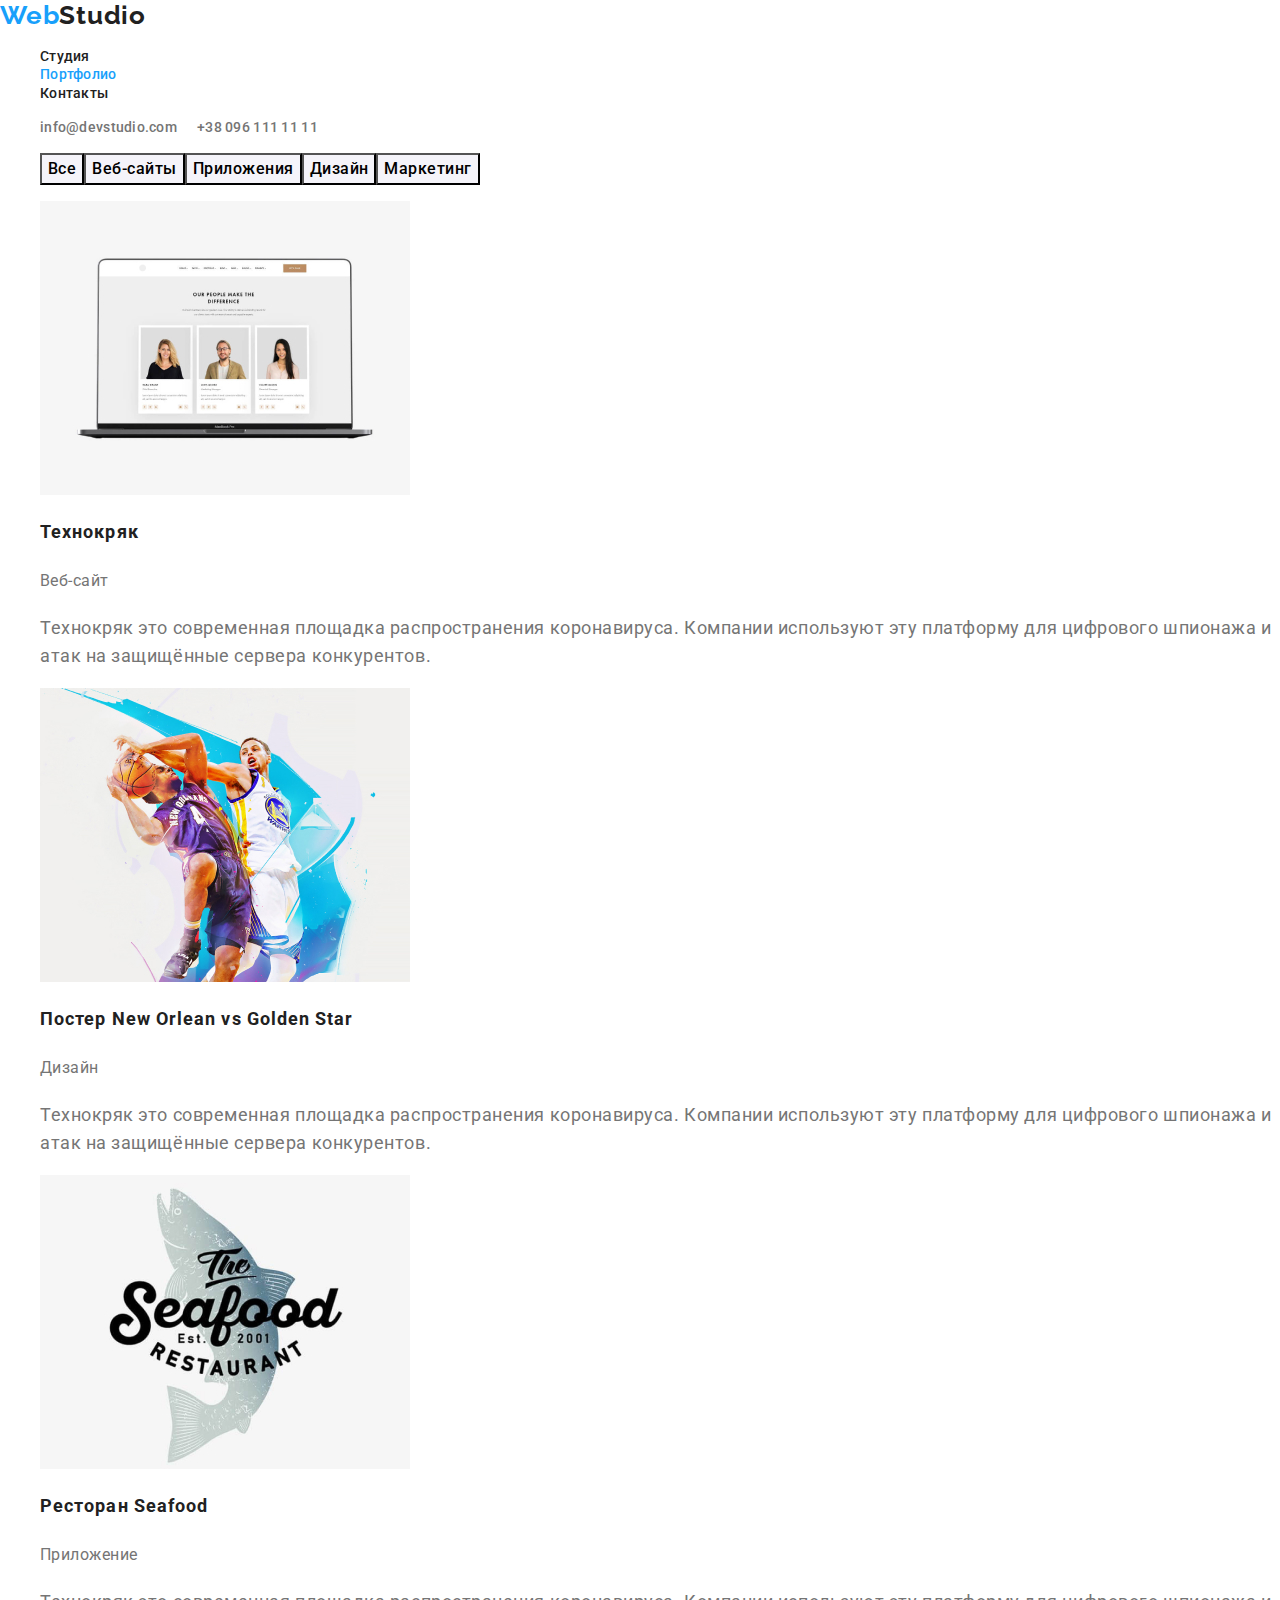
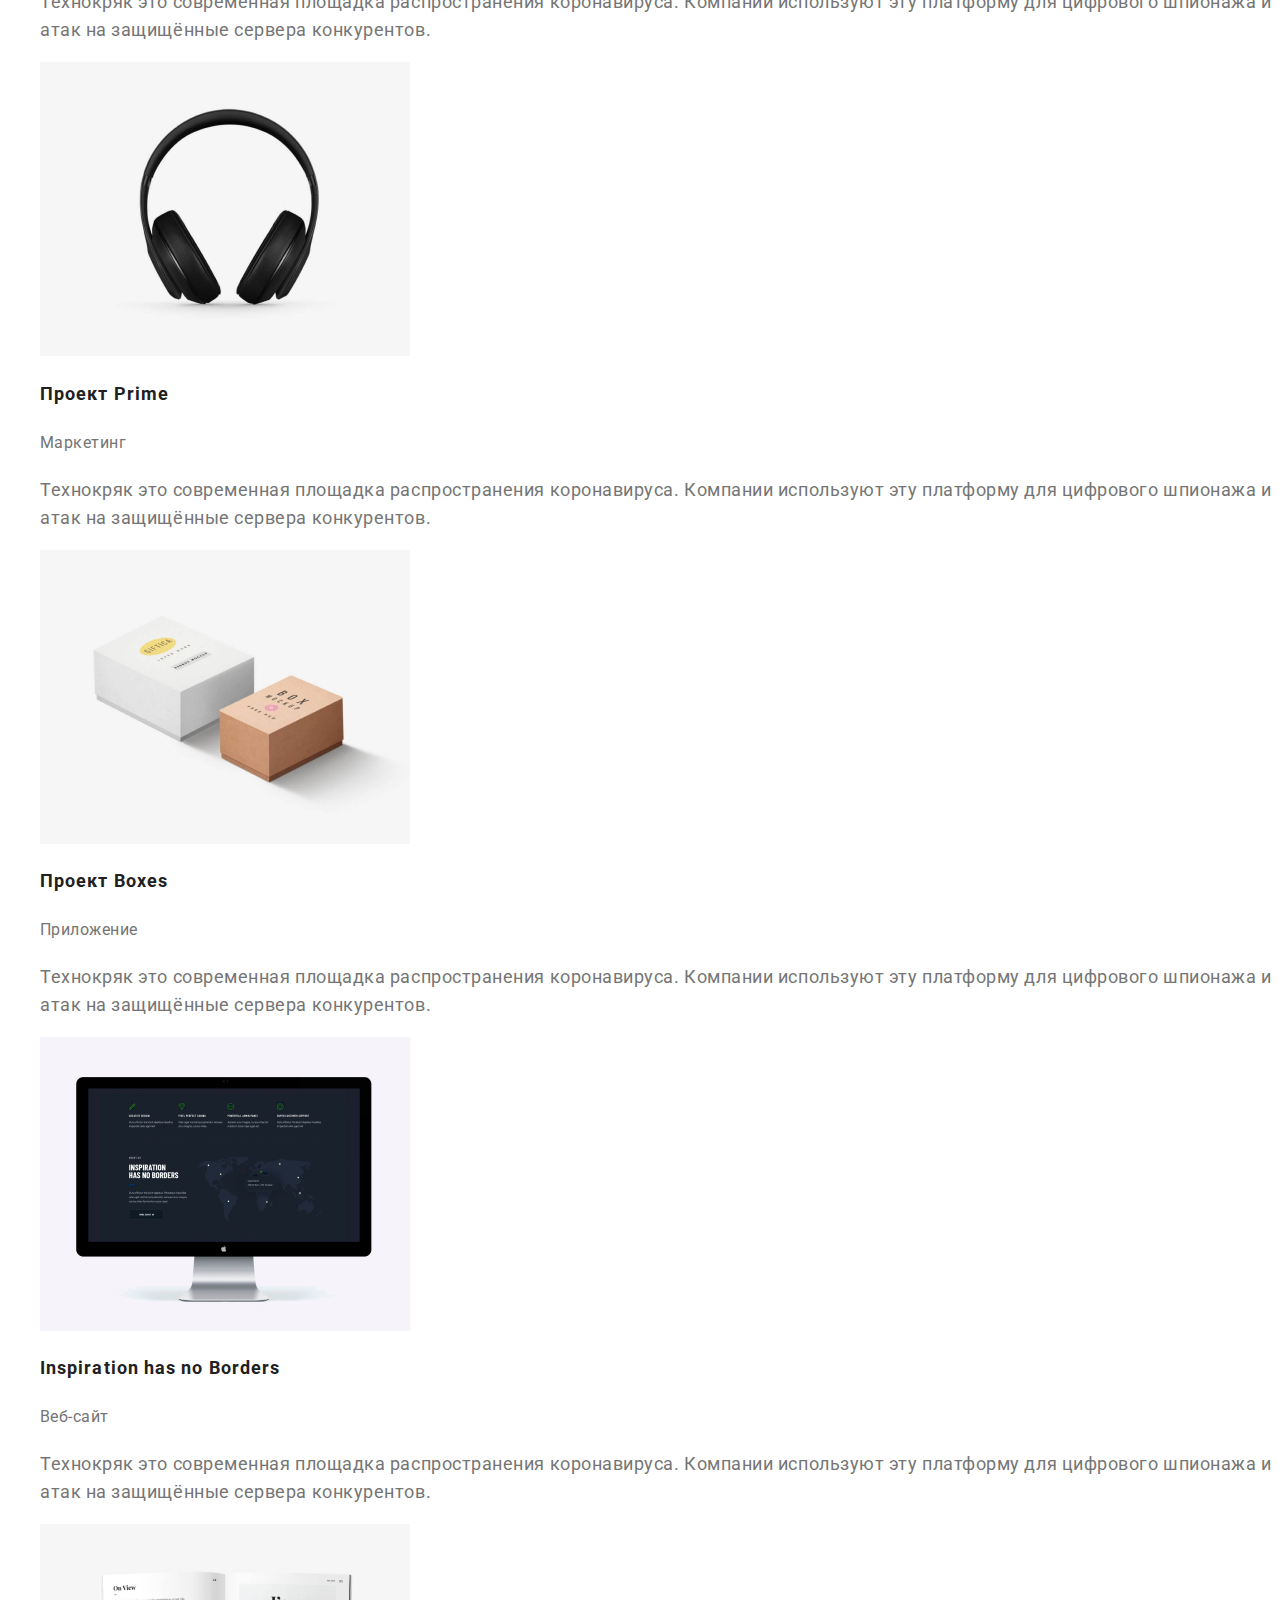
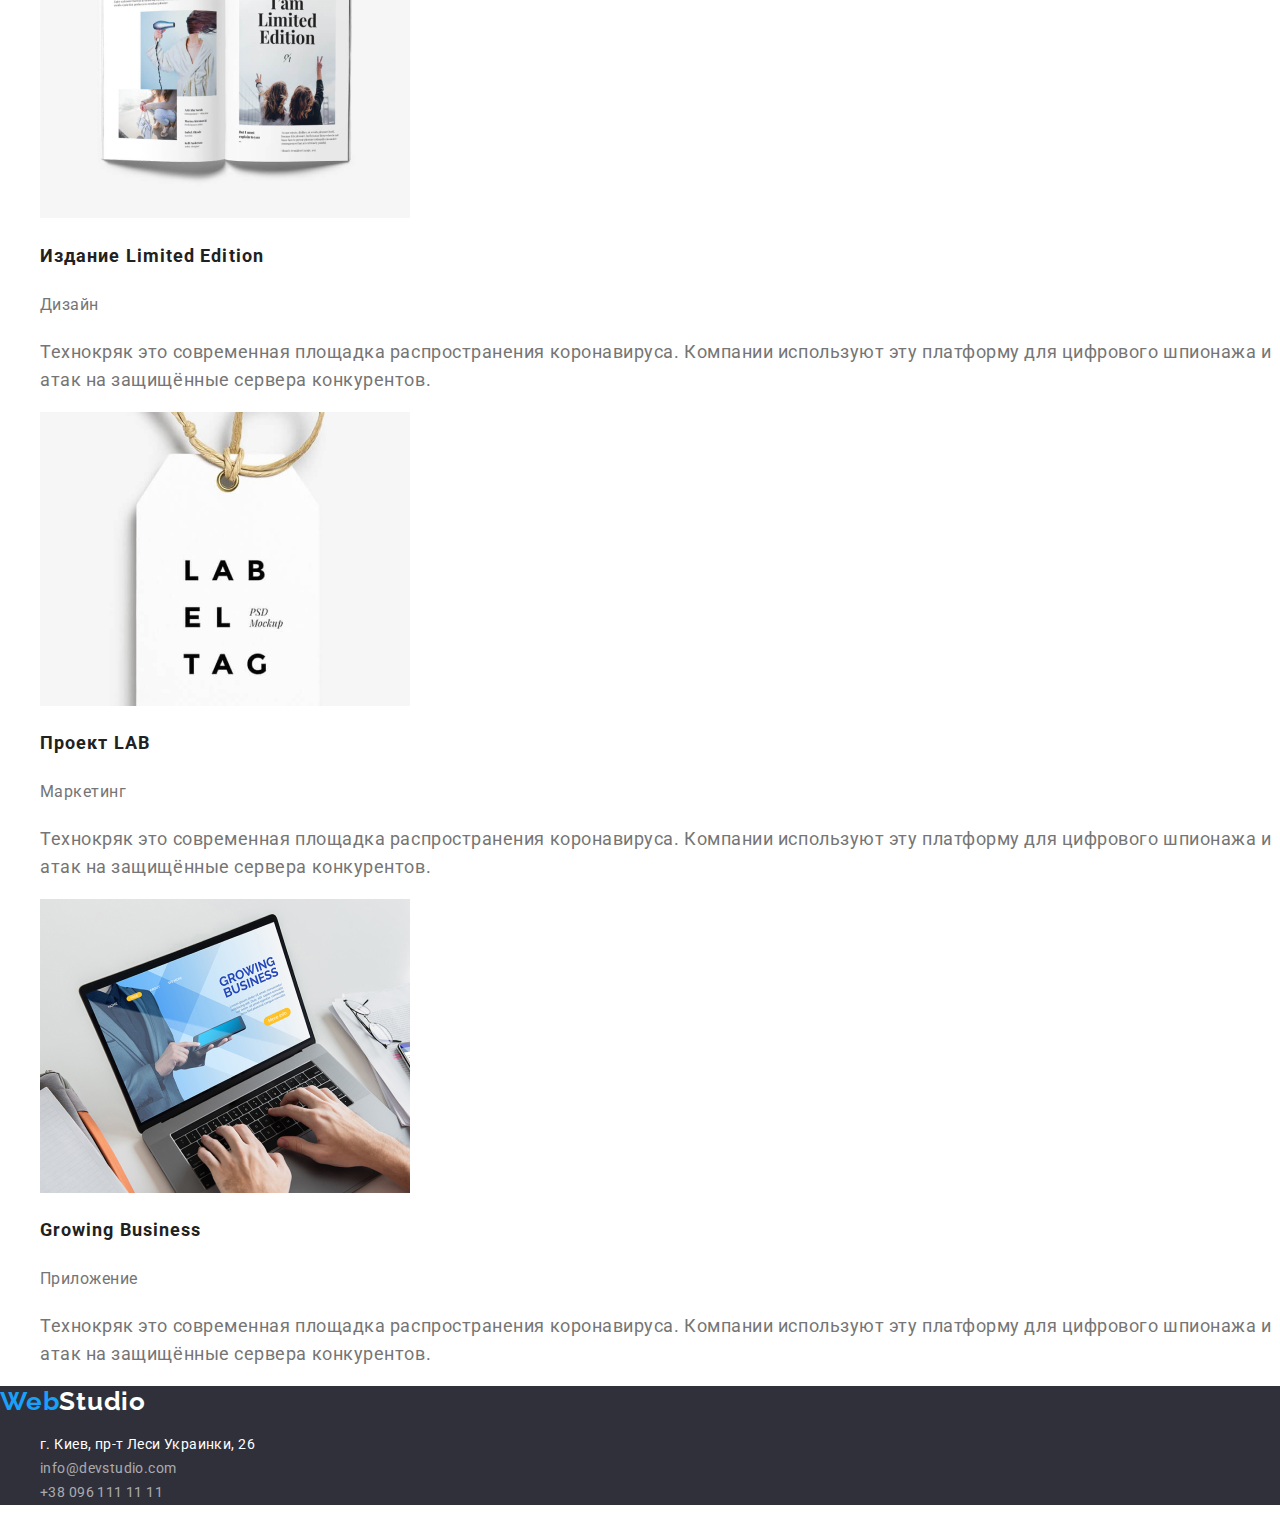
==== portfolio.html @ 5e3db2f5 "star v0.1" ====
<!DOCTYPE html>
<html lang="ru">
  <head>
    <meta charset="UTF-8" />
    <meta name="viewport" content="width=device-width, initial-scale=1.0" />
    <title>Портфолио</title>
    <link
      rel="stylesheet"
      href="https://cdnjs.cloudflare.com/ajax/libs/modern-normalize/1.0.0/modern-normalize.css"
    />
    <link
      href="https://fonts.googleapis.com/css2?family=Raleway:wght@700&family=Roboto:wght@400;500;700&display=swap"
      rel="stylesheet"
    />
    <link rel="stylesheet" href="./css/styles.css" />
  </head>
  <body>
    <header class="header">
      <nav class="navigation">
        <a
          href="./index.html"
          class="logo link"
          aria-label="логотип веб студия"
        >
          <span class="logo-span">Web</span>Studio
        </a>
        <ul class="navigation-list list">
          <li class="navigation-list-item">
            <a href="./index.html" class="navigation-list-link link">
              Студия
            </a>
          </li>
          <li class="navigation-list-item">
            <a href="./portfolio.html" class="navigation-list-link link active">
              Портфолио
            </a>
          </li>
          <li class="navigation-list-item">
            <a href="" class="navigation-list-link link"> Контакты </a>
          </li>
        </ul>
      </nav>
      <address class="header-contacts">
        <ul class="header-contacts-list list">
          <li class="header-contacts-item">
            <a
              href="mailto:info@devstudio.com"
              class="header-contacts-link link"
            >
              info@devstudio.com
            </a>
          </li>
          <li class="header-contacts-item">
            <a href="tel:+380961111111" class="header-contacts-link link"
              >+38 096 111 11 11</a
            >
          </li>
        </ul>
      </address>
    </header>
    <!-- Our company project -->
    <main class="portfolio">
      <h1 hidden>Проекте нашей компаний</h1>
      <ul class="filter-list list">
        <li class="filter-list-item">
          <button class="button" type="button">Все</button>
        </li>
        <li class="filter-list-item">
          <button class="button" type="button">Веб-сайты</button>
        </li>
        <li class="filter-list-item">
          <button class="button" type="button">Приложения</button>
        </li>
        <li class="filter-list-item">
          <button class="button" type="button">Дизайн</button>
        </li>
        <li class="filter-list-item">
          <button class="button" type="button">Маркетинг</button>
        </li>
      </ul>
      <ul class="project-list list">
        <li>
          <img
            src="./images/projects/img1.jpg"
            height="294"
            width="370"
            alt="ноутбук на котором открыт веб-сайт и на глазном фоте 3 сотрудника компании "
          />
          <h2 class="project-subject">Технокряк</h2>
          <p class="project-subject-type">Веб-сайт</p>
          <p class="project-description">
            Технокряк это современная площадка распространения коронавируса.
            Компании используют эту платформу для цифрового шпионажа и атак на
            защищённые сервера конкурентов.
          </p>
        </li>
        <li>
          <img
            src="./images/projects/img2.jpg"
            height="294"
            width="370"
            alt="двое спортсменов играют баскетболе"
          />
          <h2 class="project-subject">
            Постер <span lang="en">New Orlean vs Golden Star</span>
          </h2>
          <p class="project-subject-type">Дизайн</p>
          <p class="project-description">
            Технокряк это современная площадка распространения коронавируса.
            Компании используют эту платформу для цифрового шпионажа и атак на
            защищённые сервера конкурентов.
          </p>
        </li>
        <li>
          <img
            src="./images/projects/img3.jpg"
            height="294"
            width="370"
            alt="логотип компаний "
          />
          <h2 class="project-subject">
            Ресторан <span lang="en">Seafood</span>
          </h2>
          <p class="project-subject-type">Приложение</p>
          <p class="project-description">
            Технокряк это современная площадка распространения коронавируса.
            Компании используют эту платформу для цифрового шпионажа и атак на
            защищённые сервера конкурентов.
          </p>
        </li>
        <li>
          <img
            src="./images/projects/img4.jpg"
            height="294"
            width="370"
            alt="большие черные наушники"
          />
          <h2 class="project-subject">Проект <span lang="en">Prime</span></h2>
          <p class="project-subject-type">Маркетинг</p>
          <p class="project-description">
            Технокряк это современная площадка распространения коронавируса.
            Компании используют эту платформу для цифрового шпионажа и атак на
            защищённые сервера конкурентов.
          </p>
        </li>
        <li>
          <img
            src="./images/projects/img5.jpg"
            height="294"
            width="370"
            alt="две коробочки — первая большая белая, другая маленькая серая"
          />
          <h2 class="project-subject">Проект <span lang="en">Boxes</span></h2>
          <p class="project-subject-type">Приложение</p>
          <p class="project-description">
            Технокряк это современная площадка распространения коронавируса.
            Компании используют эту платформу для цифрового шпионажа и атак на
            защищённые сервера конкурентов.
          </p>
        </li>
        <li>
          <img
            src="./images/projects/img6.jpg"
            height="294"
            width="370"
            alt="главная страница веб-сайта вдохновение не имеет границ"
          />
          <h2 class="project-subject" lang="en">Inspiration has no Borders</h2>
          <p class="project-subject-type">Веб-сайт</p>
          <p class="project-description">
            Технокряк это современная площадка распространения коронавируса.
            Компании используют эту платформу для цифрового шпионажа и атак на
            защищённые сервера конкурентов.
          </p>
        </li>
        <li>
          <img
            src="./images/projects/img7.jpg"
            height="294"
            width="370"
            alt="страницы книги ограниченного издания "
          />
          <h2 class="project-subject">
            Издание <span lang="en">Limited Edition</span>
          </h2>
          <p class="project-subject-type">Дизайн</p>
          <p class="project-description">
            Технокряк это современная площадка распространения коронавируса.
            Компании используют эту платформу для цифрового шпионажа и атак на
            защищённые сервера конкурентов.
          </p>
        </li>
        <li>
          <img
            src="./images/projects/img8.jpg"
            height="294"
            width="370"
            alt="красивый ярлык "
          />
          <h2 class="project-subject">Проект <span lang="en">LAB</span></h2>
          <p class="project-subject-type">Маркетинг</p>
          <p class="project-description">
            Технокряк это современная площадка распространения коронавируса.
            Компании используют эту платформу для цифрового шпионажа и атак на
            защищённые сервера конкурентов.
          </p>
        </li>
        <li>
          <img
            src="./images/projects/img9.jpg"
            height="294"
            width="370"
            alt="демонстрация приложения "
          />
          <h2 class="project-subject" lang="en">Growing Business</h2>
          <p class="project-subject-type">Приложение</p>
          <p class="project-description">
            Технокряк это современная площадка распространения коронавируса.
            Компании используют эту платформу для цифрового шпионажа и атак на
            защищённые сервера конкурентов.
          </p>
        </li>
      </ul>
    </main>

    <footer class="footer">
      <a
        class="footer-logo link"
        href="./index.html"
        aria-label="логотип веб студия"
      >
        <span class="logo-span">Web</span>Studio
      </a>
      <address class="footer-contacts">
        <ul class="footer-contacts-list list">
          <li class="footer-contacts-item">
            <a
              class="footer-contacts-map link"
              href="https://goo.gl/maps/jktWydV6EBxauZdx7"
              target="_blank"
            >
              г. Киев, пр-т Леси Украинки, 26
            </a>
          </li>
          <li class="footer-contacts-item">
            <a
              href="mailto:info@devstudio.com"
              class="footer-contacts-link link"
            >
              info@devstudio.com
            </a>
          </li>
          <li class="footer-contacts-item">
            <a href="tel:+380961111111" class="footer-contacts-link link">
              +38 096 111 11 11
            </a>
          </li>
        </ul>
      </address>
    </footer>
  </body>
</html>
---- css/styles.css ----
/* основной 
color: #212121; 

второстипений 
color: #757575;

дополнительний
color: #FFFFFF;

акцинт 
  color: #2196f3;

*/

/* ================== Root ================== */
:root {
  --main-font: "Open Sans", sans-serif;
  --logo-font: "Raleway", sans-serif;
  --primary-title-color: #212121;
  --primary-white-color: #ffffff;
  --description-color: #757575;
  --accent-color: #18a0fb;
  --transparent-white: rgba(255, 255, 255, 0.6);
}

/* ================== END Root ================== */

/* ================== Global ================== */
body {
  color: var(--primary-title-color);
  font-family: Roboto, sans-serif;
}

.list {
  list-style: none;
}
.link {
  text-decoration: none;
}

.logo-span {
  color: var(--accent-color);
}

.title {
  text-align: center;
  font-weight: 700;
  font-size: 36px;
  line-height: 1.167;
  text-align: center;
  letter-spacing: 0.03em;
}

/* ================== END Global ================== */

/* ================== Header ================== */
.header {
}
.navigation {
}

.logo {
  font-family: var(--logo-font);
  color: var(--primary-title-color);
  font-weight: 700;
  font-size: 26px;
  line-height: 1.192;
  letter-spacing: 0.03em;
}

.navigation-list {
}

.navigation-list-item {
}

.navigation-list-link {
  color: var(--primary-title-color);
  font-weight: 500;
  font-size: 14px;
  line-height: 1.143;
  letter-spacing: 0.02em;
}

.header-contacts {
  font-style: normal;
}

.header-contacts-list {
  display: flex;
}

.header-contacts-item {
  padding-right: 20px;
}

.header-contacts-link {
  color: var(--description-color);
  font-weight: 500;
  font-size: 14px;
  line-height: 1.142;
  letter-spacing: 0.02em;
}

.navigation-list-link:hover,
.navigation-list-link:focus,
.header-contacts-link:hover,
.header-contacts-link:focus {
  color: var(--accent-color);
}

.active {
  color: var(--accent-color);
}

/* ================== END Header ================== */

/* ================== Main ================== */
.main {
}

/* ------------------ Hero ------------------ */
.hero {
  background: #2f303a;
  /* времени правка - невидно текста  */
}

.hero-title {
  color: var(--primary-white-color);
  font-weight: 900;
  font-size: 44px;
  line-height: 1, 364;
  text-align: center;
  letter-spacing: 0.06em;
}

.hero-button {
  background-color: #2196f3;
  color: var(--primary-white-color);
  font-weight: 700;
  font-size: 16px;
  line-height: 1.857;
  letter-spacing: 0.06em;
}

/* ------------------ END Hero ------------------ */

/* ------------------ Basis ------------------ */
.basis {
}
.basis-list {
}
.basis-list-item {
}
.basis-subject {
  font-weight: 700;
  font-size: 14px;
  line-height: 1.143;
  letter-spacing: 0.03em;
  text-transform: uppercase;
}
.basis-description {
  color: var(--description-color);
  font-weight: 400;
  font-size: 14px;
  line-height: 1.714;
  letter-spacing: 0.03em;
}
/* ------------------ END Basis ------------------ */

/* ------------------ Work ------------------ */
.work {
}

.work-list {
}

.work-list-item {
}

/* ------------------ END Work ------------------ */

/* ------------------ END Team ------------------ */
.team {
}

.team-list {
}

.team-list-item {
}

.team-subject {
  font-weight: 500;
  font-size: 16px;
  line-height: 1.187;
  letter-spacing: 0.03em;
}
.team-description {
  color: var(--description-color);
  font-weight: 400;
  font-size: 16px;
  line-height: 1.187;
  letter-spacing: 0.03em;
}

.team-list-socials {
}

.team-socials-item {
}

.team-socials-link {
}
/* ------------------ END Team ------------------ */

/* ================== END Main ================== */

/* ================== Footre ================== */

footer {
  background: #2f303a;
}

.footer-logo {
  color: var(--primary-white-color);
  font-family: var(--logo-font);
  font-weight: 700;
  font-size: 26px;
  line-height: 1.192;
  letter-spacing: 0.03em;
}

.footer-contacts {
  font-style: normal;
}
.footer-contacts-list {
}

.footer-contacts-item {
}

.footer-contacts-map {
  color: var(--primary-white-color);
}

.footer-contacts-link {
  color: var(--transparent-white);
}

.footer-contacts-map,
.footer-contacts-link {
  font-weight: 400;
  font-size: 14px;
  line-height: 1.714;
  letter-spacing: 0.03em;
}

.footer-contacts-link:hover,
.footer-contacts-link:focus {
  color: var(--accent-color);
}
/* ================== END Footre ================== */

/* ================== Portfolio ================== */

.portfolio {
}

.filter-list {
  display: flex;
}

.filter-list-item {
}

.button {
  background-color: #f5f4fa;
  font-weight: 500;
  font-size: 16px;
  line-height: 1.625;
  letter-spacing: 0.03em;
}
.button:hover,
.button:focus {
  color: var(--primary-white-color);
  background-color: var(--accent-color);
}
.project-list {
}

.project-subject {
  font-weight: 700;
  font-size: 18px;
  line-height: 2;
  letter-spacing: 0.06em;
}
.project-subject-type,
.project-description {
  color: var(--description-color);
  font-weight: 400;
  letter-spacing: 0.03em;
}
.project-subject-type {
  font-size: 16px;
  line-height: 1.875;
}

.project-description {
  font-size: 18px;
  line-height: 1.555;
}
/* ================== END Portfolio ================== */
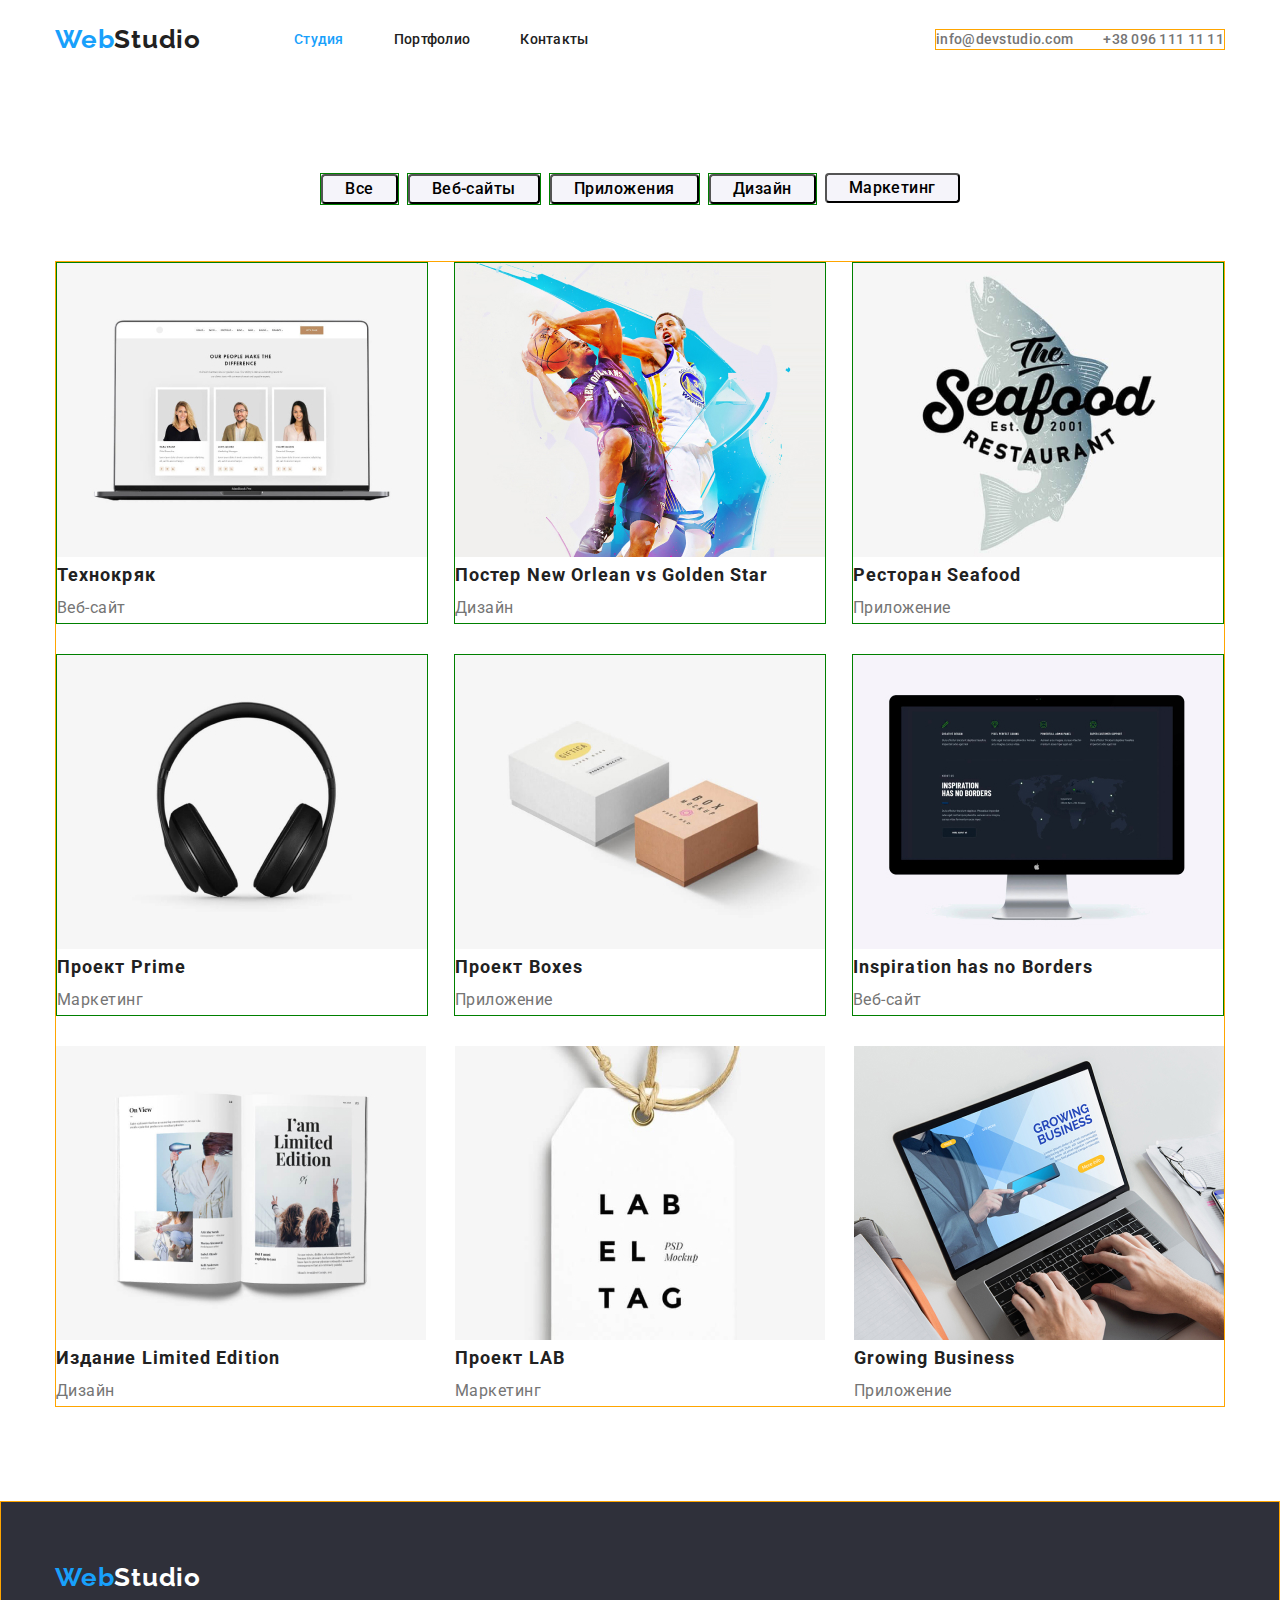
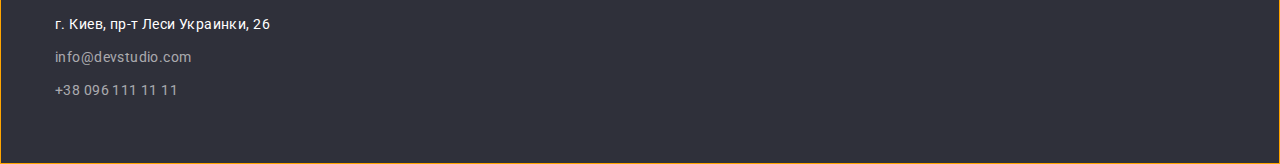
==== commit 763af7a4: "Альфа v0.2" ====
--- a/portfolio.html
+++ b/portfolio.html
@@ -16,247 +16,264 @@
   </head>
   <body>
     <header class="header">
-      <nav class="navigation">
+      <div class="header-container">
+        <nav class="navigation">
+          <a
+            href="./index.html"
+            class="logo link"
+            aria-label="логотип веб студия"
+          >
+            <span class="logo-span">Web</span>Studio
+          </a>
+          <ul class="navigation-list list">
+            <li class="navigation-list-item active">
+              <a href="./index.html" class="navigation-list-link link active">
+                Студия
+              </a>
+            </li>
+            <li class="navigation-list-item">
+              <a href="./portfolio.html" class="navigation-list-link link">
+                Портфолио
+              </a>
+            </li>
+            <li class="navigation-list-item">
+              <a href="" class="navigation-list-link link"> Контакты </a>
+            </li>
+          </ul>
+        </nav>
+        <address class="header-contacts">
+          <ul class="header-contacts-list list bro">
+            <li class="header-contacts-item">
+              <a
+                href="mailto:info@devstudio.com"
+                class="header-contacts-link link"
+              >
+                info@devstudio.com
+              </a>
+            </li>
+            <li class="header-contacts-item">
+              <a href="tel:+380961111111" class="header-contacts-link link"
+                >+38 096 111 11 11</a
+              >
+            </li>
+          </ul>
+        </address>
+      </div>
+    </header>
+
+    <!-- Our company project -->
+    <main class="portfolio">
+      <section class="portfolio-gallery container">
+        <h1 hidden>Проекте нашей компаний</h1>
+        <div class="portfolio-gallery-menu">
+          <ul class="filter-list list">
+            <li class="filter-list-item">
+              <button class="button" type="button">Все</button>
+            </li>
+            <li class="filter-list-item">
+              <button class="button" type="button">Веб-сайты</button>
+            </li>
+            <li class="filter-list-item">
+              <button class="button" type="button">Приложения</button>
+            </li>
+            <li class="filter-list-item">
+              <button class="button" type="button">Дизайн</button>
+            </li>
+            <li class="filter-list-item">
+              <button class="button" type="button">Маркетинг</button>
+            </li>
+          </ul>
+        </div>
+        <div class="gallery">
+          <ul class="project-list list bro">
+            <li class="project-list-item">
+              <img
+                src="./images/projects/img1.jpg"
+                height="294"
+                width="370"
+                alt="ноутбук на котором открыт веб-сайт и на глазном фоте 3 сотрудника компании "
+              />
+              <h2 class="project-subject">Технокряк</h2>
+              <p class="project-subject-type">Веб-сайт</p>
+              <!-- <p class="project-description">
+                  Технокряк это современная площадка распространения коронавируса.
+                  Компании используют эту платформу для цифрового шпионажа и атак на
+                  защищённые сервера конкурентов.
+                </p> -->
+            </li>
+            <li class="project-list-item">
+              <img
+                src="./images/projects/img2.jpg"
+                height="294"
+                width="370"
+                alt="двое спортсменов играют баскетболе"
+              />
+              <h2 class="project-subject">
+                Постер <span lang="en">New Orlean vs Golden Star</span>
+              </h2>
+              <p class="project-subject-type">Дизайн</p>
+              <!-- <p class="project-description">
+                  Технокряк это современная площадка распространения коронавируса.
+                  Компании используют эту платформу для цифрового шпионажа и атак на
+                  защищённые сервера конкурентов.
+                </p> -->
+            </li>
+            <li class="project-list-item">
+              <img
+                src="./images/projects/img3.jpg"
+                height="294"
+                width="370"
+                alt="логотип компаний "
+              />
+              <h2 class="project-subject">
+                Ресторан <span lang="en">Seafood</span>
+              </h2>
+              <p class="project-subject-type">Приложение</p>
+              <!-- <p class="project-description">
+                  Технокряк это современная площадка распространения коронавируса.
+                  Компании используют эту платформу для цифрового шпионажа и атак на
+                  защищённые сервера конкурентов.
+                </p> -->
+            </li>
+            <li class="project-list-item">
+              <img
+                src="./images/projects/img4.jpg"
+                height="294"
+                width="370"
+                alt="большие черные наушники"
+              />
+              <h2 class="project-subject">
+                Проект <span lang="en">Prime</span>
+              </h2>
+              <p class="project-subject-type">Маркетинг</p>
+              <!-- <p class="project-description">
+                  Технокряк это современная площадка распространения коронавируса.
+                  Компании используют эту платформу для цифрового шпионажа и атак на
+                  защищённые сервера конкурентов.
+                </p> -->
+            </li>
+            <li class="project-list-item">
+              <img
+                src="./images/projects/img5.jpg"
+                height="294"
+                width="370"
+                alt="две коробочки — первая большая белая, другая маленькая серая"
+              />
+              <h2 class="project-subject">
+                Проект <span lang="en">Boxes</span>
+              </h2>
+              <p class="project-subject-type">Приложение</p>
+              <!-- <p class="project-description">
+                  Технокряк это современная площадка распространения коронавируса.
+                  Компании используют эту платформу для цифрового шпионажа и атак на
+                  защищённые сервера конкурентов.
+                </p> -->
+            </li>
+            <li class="project-list-item">
+              <img
+                src="./images/projects/img6.jpg"
+                height="294"
+                width="370"
+                alt="главная страница веб-сайта вдохновение не имеет границ"
+              />
+              <h2 class="project-subject" lang="en">
+                Inspiration has no Borders
+              </h2>
+              <p class="project-subject-type">Веб-сайт</p>
+              <!-- <p class="project-description">
+                  Технокряк это современная площадка распространения коронавируса.
+                  Компании используют эту платформу для цифрового шпионажа и атак на
+                  защищённые сервера конкурентов.
+                </p> -->
+            </li>
+            <li class="project-list-item">
+              <img
+                src="./images/projects/img7.jpg"
+                height="294"
+                width="370"
+                alt="страницы книги ограниченного издания "
+              />
+              <h2 class="project-subject">
+                Издание <span lang="en">Limited Edition</span>
+              </h2>
+              <p class="project-subject-type">Дизайн</p>
+              <!-- <p class="project-description">
+                  Технокряк это современная площадка распространения коронавируса.
+                  Компании используют эту платформу для цифрового шпионажа и атак на
+                  защищённые сервера конкурентов.
+                </p> -->
+            </li>
+            <li class="project-list-item">
+              <img
+                src="./images/projects/img8.jpg"
+                height="294"
+                width="370"
+                alt="красивый ярлык "
+              />
+              <h2 class="project-subject">Проект <span lang="en">LAB</span></h2>
+              <p class="project-subject-type">Маркетинг</p>
+              <!-- <p class="project-description">
+                  Технокряк это современная площадка распространения коронавируса.
+                  Компании используют эту платформу для цифрового шпионажа и атак на
+                  защищённые сервера конкурентов.
+                </p> -->
+            </li>
+            <li class="project-list-item">
+              <img
+                src="./images/projects/img9.jpg"
+                height="294"
+                width="370"
+                alt="демонстрация приложения "
+              />
+              <h2 class="project-subject" lang="en">Growing Business</h2>
+              <p class="project-subject-type">Приложение</p>
+              <!-- <p class="project-description">
+                  Технокряк это современная площадка распространения коронавируса.
+                  Компании используют эту платформу для цифрового шпионажа и атак на
+                  защищённые сервера конкурентов.
+                </p> -->
+            </li>
+          </ul>
+        </div>
+      </section>
+    </main>
+
+    <footer class="footer bro">
+      <div class="footer-container">
         <a
+          class="footer-logo link"
           href="./index.html"
-          class="logo link"
           aria-label="логотип веб студия"
         >
           <span class="logo-span">Web</span>Studio
         </a>
-        <ul class="navigation-list list">
-          <li class="navigation-list-item">
-            <a href="./index.html" class="navigation-list-link link">
-              Студия
-            </a>
-          </li>
-          <li class="navigation-list-item">
-            <a href="./portfolio.html" class="navigation-list-link link active">
-              Портфолио
-            </a>
-          </li>
-          <li class="navigation-list-item">
-            <a href="" class="navigation-list-link link"> Контакты </a>
-          </li>
-        </ul>
-      </nav>
-      <address class="header-contacts">
-        <ul class="header-contacts-list list">
-          <li class="header-contacts-item">
-            <a
-              href="mailto:info@devstudio.com"
-              class="header-contacts-link link"
-            >
-              info@devstudio.com
-            </a>
-          </li>
-          <li class="header-contacts-item">
-            <a href="tel:+380961111111" class="header-contacts-link link"
-              >+38 096 111 11 11</a
-            >
-          </li>
-        </ul>
-      </address>
-    </header>
-    <!-- Our company project -->
-    <main class="portfolio">
-      <h1 hidden>Проекте нашей компаний</h1>
-      <ul class="filter-list list">
-        <li class="filter-list-item">
-          <button class="button" type="button">Все</button>
-        </li>
-        <li class="filter-list-item">
-          <button class="button" type="button">Веб-сайты</button>
-        </li>
-        <li class="filter-list-item">
-          <button class="button" type="button">Приложения</button>
-        </li>
-        <li class="filter-list-item">
-          <button class="button" type="button">Дизайн</button>
-        </li>
-        <li class="filter-list-item">
-          <button class="button" type="button">Маркетинг</button>
-        </li>
-      </ul>
-      <ul class="project-list list">
-        <li>
-          <img
-            src="./images/projects/img1.jpg"
-            height="294"
-            width="370"
-            alt="ноутбук на котором открыт веб-сайт и на глазном фоте 3 сотрудника компании "
-          />
-          <h2 class="project-subject">Технокряк</h2>
-          <p class="project-subject-type">Веб-сайт</p>
-          <p class="project-description">
-            Технокряк это современная площадка распространения коронавируса.
-            Компании используют эту платформу для цифрового шпионажа и атак на
-            защищённые сервера конкурентов.
-          </p>
-        </li>
-        <li>
-          <img
-            src="./images/projects/img2.jpg"
-            height="294"
-            width="370"
-            alt="двое спортсменов играют баскетболе"
-          />
-          <h2 class="project-subject">
-            Постер <span lang="en">New Orlean vs Golden Star</span>
-          </h2>
-          <p class="project-subject-type">Дизайн</p>
-          <p class="project-description">
-            Технокряк это современная площадка распространения коронавируса.
-            Компании используют эту платформу для цифрового шпионажа и атак на
-            защищённые сервера конкурентов.
-          </p>
-        </li>
-        <li>
-          <img
-            src="./images/projects/img3.jpg"
-            height="294"
-            width="370"
-            alt="логотип компаний "
-          />
-          <h2 class="project-subject">
-            Ресторан <span lang="en">Seafood</span>
-          </h2>
-          <p class="project-subject-type">Приложение</p>
-          <p class="project-description">
-            Технокряк это современная площадка распространения коронавируса.
-            Компании используют эту платформу для цифрового шпионажа и атак на
-            защищённые сервера конкурентов.
-          </p>
-        </li>
-        <li>
-          <img
-            src="./images/projects/img4.jpg"
-            height="294"
-            width="370"
-            alt="большие черные наушники"
-          />
-          <h2 class="project-subject">Проект <span lang="en">Prime</span></h2>
-          <p class="project-subject-type">Маркетинг</p>
-          <p class="project-description">
-            Технокряк это современная площадка распространения коронавируса.
-            Компании используют эту платформу для цифрового шпионажа и атак на
-            защищённые сервера конкурентов.
-          </p>
-        </li>
-        <li>
-          <img
-            src="./images/projects/img5.jpg"
-            height="294"
-            width="370"
-            alt="две коробочки — первая большая белая, другая маленькая серая"
-          />
-          <h2 class="project-subject">Проект <span lang="en">Boxes</span></h2>
-          <p class="project-subject-type">Приложение</p>
-          <p class="project-description">
-            Технокряк это современная площадка распространения коронавируса.
-            Компании используют эту платформу для цифрового шпионажа и атак на
-            защищённые сервера конкурентов.
-          </p>
-        </li>
-        <li>
-          <img
-            src="./images/projects/img6.jpg"
-            height="294"
-            width="370"
-            alt="главная страница веб-сайта вдохновение не имеет границ"
-          />
-          <h2 class="project-subject" lang="en">Inspiration has no Borders</h2>
-          <p class="project-subject-type">Веб-сайт</p>
-          <p class="project-description">
-            Технокряк это современная площадка распространения коронавируса.
-            Компании используют эту платформу для цифрового шпионажа и атак на
-            защищённые сервера конкурентов.
-          </p>
-        </li>
-        <li>
-          <img
-            src="./images/projects/img7.jpg"
-            height="294"
-            width="370"
-            alt="страницы книги ограниченного издания "
-          />
-          <h2 class="project-subject">
-            Издание <span lang="en">Limited Edition</span>
-          </h2>
-          <p class="project-subject-type">Дизайн</p>
-          <p class="project-description">
-            Технокряк это современная площадка распространения коронавируса.
-            Компании используют эту платформу для цифрового шпионажа и атак на
-            защищённые сервера конкурентов.
-          </p>
-        </li>
-        <li>
-          <img
-            src="./images/projects/img8.jpg"
-            height="294"
-            width="370"
-            alt="красивый ярлык "
-          />
-          <h2 class="project-subject">Проект <span lang="en">LAB</span></h2>
-          <p class="project-subject-type">Маркетинг</p>
-          <p class="project-description">
-            Технокряк это современная площадка распространения коронавируса.
-            Компании используют эту платформу для цифрового шпионажа и атак на
-            защищённые сервера конкурентов.
-          </p>
-        </li>
-        <li>
-          <img
-            src="./images/projects/img9.jpg"
-            height="294"
-            width="370"
-            alt="демонстрация приложения "
-          />
-          <h2 class="project-subject" lang="en">Growing Business</h2>
-          <p class="project-subject-type">Приложение</p>
-          <p class="project-description">
-            Технокряк это современная площадка распространения коронавируса.
-            Компании используют эту платформу для цифрового шпионажа и атак на
-            защищённые сервера конкурентов.
-          </p>
-        </li>
-      </ul>
-    </main>
-
-    <footer class="footer">
-      <a
-        class="footer-logo link"
-        href="./index.html"
-        aria-label="логотип веб студия"
-      >
-        <span class="logo-span">Web</span>Studio
-      </a>
-      <address class="footer-contacts">
-        <ul class="footer-contacts-list list">
-          <li class="footer-contacts-item">
-            <a
-              class="footer-contacts-map link"
-              href="https://goo.gl/maps/jktWydV6EBxauZdx7"
-              target="_blank"
-            >
-              г. Киев, пр-т Леси Украинки, 26
-            </a>
-          </li>
-          <li class="footer-contacts-item">
-            <a
-              href="mailto:info@devstudio.com"
-              class="footer-contacts-link link"
-            >
-              info@devstudio.com
-            </a>
-          </li>
-          <li class="footer-contacts-item">
-            <a href="tel:+380961111111" class="footer-contacts-link link">
-              +38 096 111 11 11
-            </a>
-          </li>
-        </ul>
-      </address>
+        <address class="footer-contacts">
+          <ul class="footer-contacts-list list">
+            <li class="footer-contacts-item">
+              <a
+                class="footer-contacts-map link"
+                href="https://goo.gl/maps/jktWydV6EBxauZdx7"
+                target="_blank"
+              >
+                г. Киев, пр-т Леси Украинки, 26
+              </a>
+            </li>
+            <li class="footer-contacts-item">
+              <a
+                href="mailto:info@devstudio.com"
+                class="footer-contacts-link link"
+              >
+                info@devstudio.com
+              </a>
+            </li>
+            <li class="footer-contacts-item">
+              <a href="tel:+380961111111" class="footer-contacts-link link">
+                +38 096 111 11 11
+              </a>
+            </li>
+          </ul>
+        </address>
+      </div>
     </footer>
   </body>
 </html>
--- a/css/styles.css
+++ b/css/styles.css
@@ -26,14 +26,65 @@
 /* ================== END Root ================== */
 
 /* ================== Global ================== */
+/* html {
+  box-sizing: border-box;
+}
+
+
+*,
+*::before,
+*::after {
+  box-sizing: inherit;
+} */
+
+*,
+*::before,
+*::after {
+  margin: 0;
+  padding: 0;
+}
+
 body {
   color: var(--primary-title-color);
   font-family: Roboto, sans-serif;
+  /* background-color: #1b5074; */
+}
+
+img {
+  display: block;
+}
+/* * {
+  margin: 0;
+  padding: 0;
+} */
+
+.container {
+  margin-left: auto;
+  margin-right: auto;
+  width: 1200px;
+  padding-left: 15px;
+  padding-right: 15px;
+  /* background-color: rgba(97, 24, 24, 0.26); */
+  /* display: flex; */
+}
+
+/* .section {
+  padding-top: 94px;
+  padding-bottom: 94px;
+} */
+
+.flex {
+  display: flex;
+}
+
+.center {
+  text-align: center;
 }
 
 .list {
   list-style: none;
 }
+
 .link {
   text-decoration: none;
 }
@@ -43,23 +94,60 @@
 }
 
 .title {
+  margin-top: 0;
+  margin-bottom: 50px;
   text-align: center;
   font-weight: 700;
   font-size: 36px;
   line-height: 1.167;
-  text-align: center;
-  letter-spacing: 0.03em;
-}
+  letter-spacing: 0.03em;
+}
+
+.bro {
+  border: 1px solid orange;
+}
+
+.brg {
+  border: 1px solid green;
+}
+
+/* ul {
+  list-style: none;
+  margin: 0px;
+  padding: 0px;
+}
+
+li {
+  border: 1px solid rgb(9, 6, 51);
+} */
 
 /* ================== END Global ================== */
 
 /* ================== Header ================== */
 .header {
-}
+  /* padding: 24px; */
+  /* background-color: #2f303a; */
+}
+
+.header-container {
+  margin-left: auto;
+  margin-right: auto;
+  display: flex;
+  align-items: center;
+  width: 1200px;
+  padding-left: 15px;
+  padding-right: 15px;
+  padding-top: 24px;
+  padding-bottom: 24px;
+}
+
 .navigation {
+  display: flex;
+  align-items: center;
 }
 
 .logo {
+  margin-right: 93px;
   font-family: var(--logo-font);
   color: var(--primary-title-color);
   font-weight: 700;
@@ -69,12 +157,18 @@
 }
 
 .navigation-list {
-}
-
-.navigation-list-item {
+  display: flex;
+  padding: 0;
+  margin: 0;
+}
+
+.navigation-list-item:not(:last-child) {
+  margin-right: 50px;
 }
 
 .navigation-list-link {
+  padding-top: 32px;
+  padding-bottom: 32px;
   color: var(--primary-title-color);
   font-weight: 500;
   font-size: 14px;
@@ -84,14 +178,17 @@
 
 .header-contacts {
   font-style: normal;
+  margin-left: auto;
 }
 
 .header-contacts-list {
   display: flex;
-}
-
-.header-contacts-item {
-  padding-right: 20px;
+  padding: 0;
+  margin: 0;
+}
+
+.header-contacts-item:not(:last-child) {
+  margin-right: 30px;
 }
 
 .header-contacts-link {
@@ -121,12 +218,18 @@
 
 /* ------------------ Hero ------------------ */
 .hero {
+  padding: 200px 0;
   background: #2f303a;
   /* времени правка - невидно текста  */
 }
 
 .hero-title {
+  margin-top: 0;
+  margin-bottom: 30px;
+  margin-left: auto;
+  margin-right: auto;
   color: var(--primary-white-color);
+  width: 600px;
   font-weight: 900;
   font-size: 44px;
   line-height: 1, 364;
@@ -135,6 +238,9 @@
 }
 
 .hero-button {
+  padding: 10px 32px;
+  border: 0;
+  border-radius: 8px;
   background-color: #2196f3;
   color: var(--primary-white-color);
   font-weight: 700;
@@ -147,12 +253,23 @@
 
 /* ------------------ Basis ------------------ */
 .basis {
+  padding-top: 94px;
+  padding-bottom: 47px;
+
+  /* background-color: #ffffff; */
 }
 .basis-list {
-}
-.basis-list-item {
+  margin: 0;
+  padding: 0;
+  display: flex;
+}
+.basis-list-item:not(:last-child) {
+  margin-right: 30px;
 }
 .basis-subject {
+  margin-top: 0;
+  margin-bottom: 10px;
+
   font-weight: 700;
   font-size: 14px;
   line-height: 1.143;
@@ -160,6 +277,8 @@
   text-transform: uppercase;
 }
 .basis-description {
+  margin: 0;
+  padding: 0;
   color: var(--description-color);
   font-weight: 400;
   font-size: 14px;
@@ -170,33 +289,65 @@
 
 /* ------------------ Work ------------------ */
 .work {
+  padding-top: 47px;
+  padding-bottom: 94px;
+
+  /* background-color: #ffffff; */
 }
 
 .work-list {
-}
-
-.work-list-item {
+  margin: 0;
+  padding: 0;
+  display: flex;
+}
+
+.work-list-item:not(:last-child) {
+  margin-right: 30px;
 }
 
 /* ------------------ END Work ------------------ */
 
 /* ------------------ END Team ------------------ */
 .team {
-}
-
+  padding-top: 94px;
+  padding-bottom: 94px;
+  background-color: #f5f4fa;
+}
+
+.team-list-img {
+  display: inline-block;
+  margin-bottom: 30px;
+}
 .team-list {
+  margin: 0;
+  padding: 0;
+  display: flex;
+  flex-wrap: wrap;
 }
 
 .team-list-item {
+  background: #ffffff;
+}
+
+.team-list-item:not(:last-child) {
+  margin-right: 30px;
+}
+
+.team-list-item {
+  text-align: center;
 }
 
 .team-subject {
+  margin-top: 0;
+  margin-bottom: 10px;
   font-weight: 500;
   font-size: 16px;
   line-height: 1.187;
   letter-spacing: 0.03em;
 }
 .team-description {
+  margin-top: 0;
+  margin-bottom: 16px;
   color: var(--description-color);
   font-weight: 400;
   font-size: 16px;
@@ -205,9 +356,12 @@
 }
 
 .team-list-socials {
+  display: flex;
+  padding: 0;
 }
 
 .team-socials-item {
+  margin-right: 10px;
 }
 
 .team-socials-link {
@@ -222,8 +376,23 @@
   background: #2f303a;
 }
 
+.footer-container {
+  margin-left: auto;
+  margin-right: auto;
+  /* display: flex; */
+  width: 1200px;
+  padding-left: 15px;
+  padding-right: 15px;
+  padding-top: 60px;
+  padding-bottom: 60px;
+}
+
 .footer-logo {
+  display: inline-block;
+  margin-bottom: 20px;
+
   color: var(--primary-white-color);
+
   font-family: var(--logo-font);
   font-weight: 700;
   font-size: 26px;
@@ -235,9 +404,13 @@
   font-style: normal;
 }
 .footer-contacts-list {
-}
-
-.footer-contacts-item {
+  margin: 0;
+  padding: 0;
+}
+
+.footer-contacts-item:not(:last-child) {
+  margin-top: 0;
+  margin-bottom: 9px;
 }
 
 .footer-contacts-map {
@@ -266,27 +439,67 @@
 
 .portfolio {
 }
+/* ------------------ Gallery------------------ */
+
+.portfolio-gallery {
+  padding-top: 94px;
+  padding-bottom: 94px;
+}
+
+.portfolio-gallery-menu {
+  display: flex;
+  justify-content: center;
+  margin-bottom: 56px;
+}
 
 .filter-list {
   display: flex;
 }
 
-.filter-list-item {
+.filter-list-item:not(:last-child) {
+  border: 1px solid green;
+  margin-right: 8px;
 }
 
 .button {
+  padding-left: 22px;
+  padding-right: 22px;
+  border-radius: 4px;
+  background: #f5f4fa;
   background-color: #f5f4fa;
   font-weight: 500;
   font-size: 16px;
   line-height: 1.625;
   letter-spacing: 0.03em;
+
+  /* font-weight: 500;
+    font-size: 16px;
+    line-height: 1.625;
+    letter-spacing: 0.03em;
+    color: var(--black);
+    background: #f5f4fa;
+    margin-right: 8px;
+    border-radius: 4px;
+    border: 1px solid; */
 }
 .button:hover,
 .button:focus {
   color: var(--primary-white-color);
   background-color: var(--accent-color);
 }
+
+.portfolio-gallery {
+}
+
 .project-list {
+  display: flex;
+  flex-wrap: wrap;
+  justify-content: space-between;
+}
+
+.project-list-item:not(:nth-last-child(-n + 3)) {
+  border: 1px solid green;
+  margin-bottom: 30px;
 }
 
 .project-subject {
@@ -310,4 +523,6 @@
   font-size: 18px;
   line-height: 1.555;
 }
+/* ------------------ END Gallery------------------ */
+
 /* ================== END Portfolio ================== */
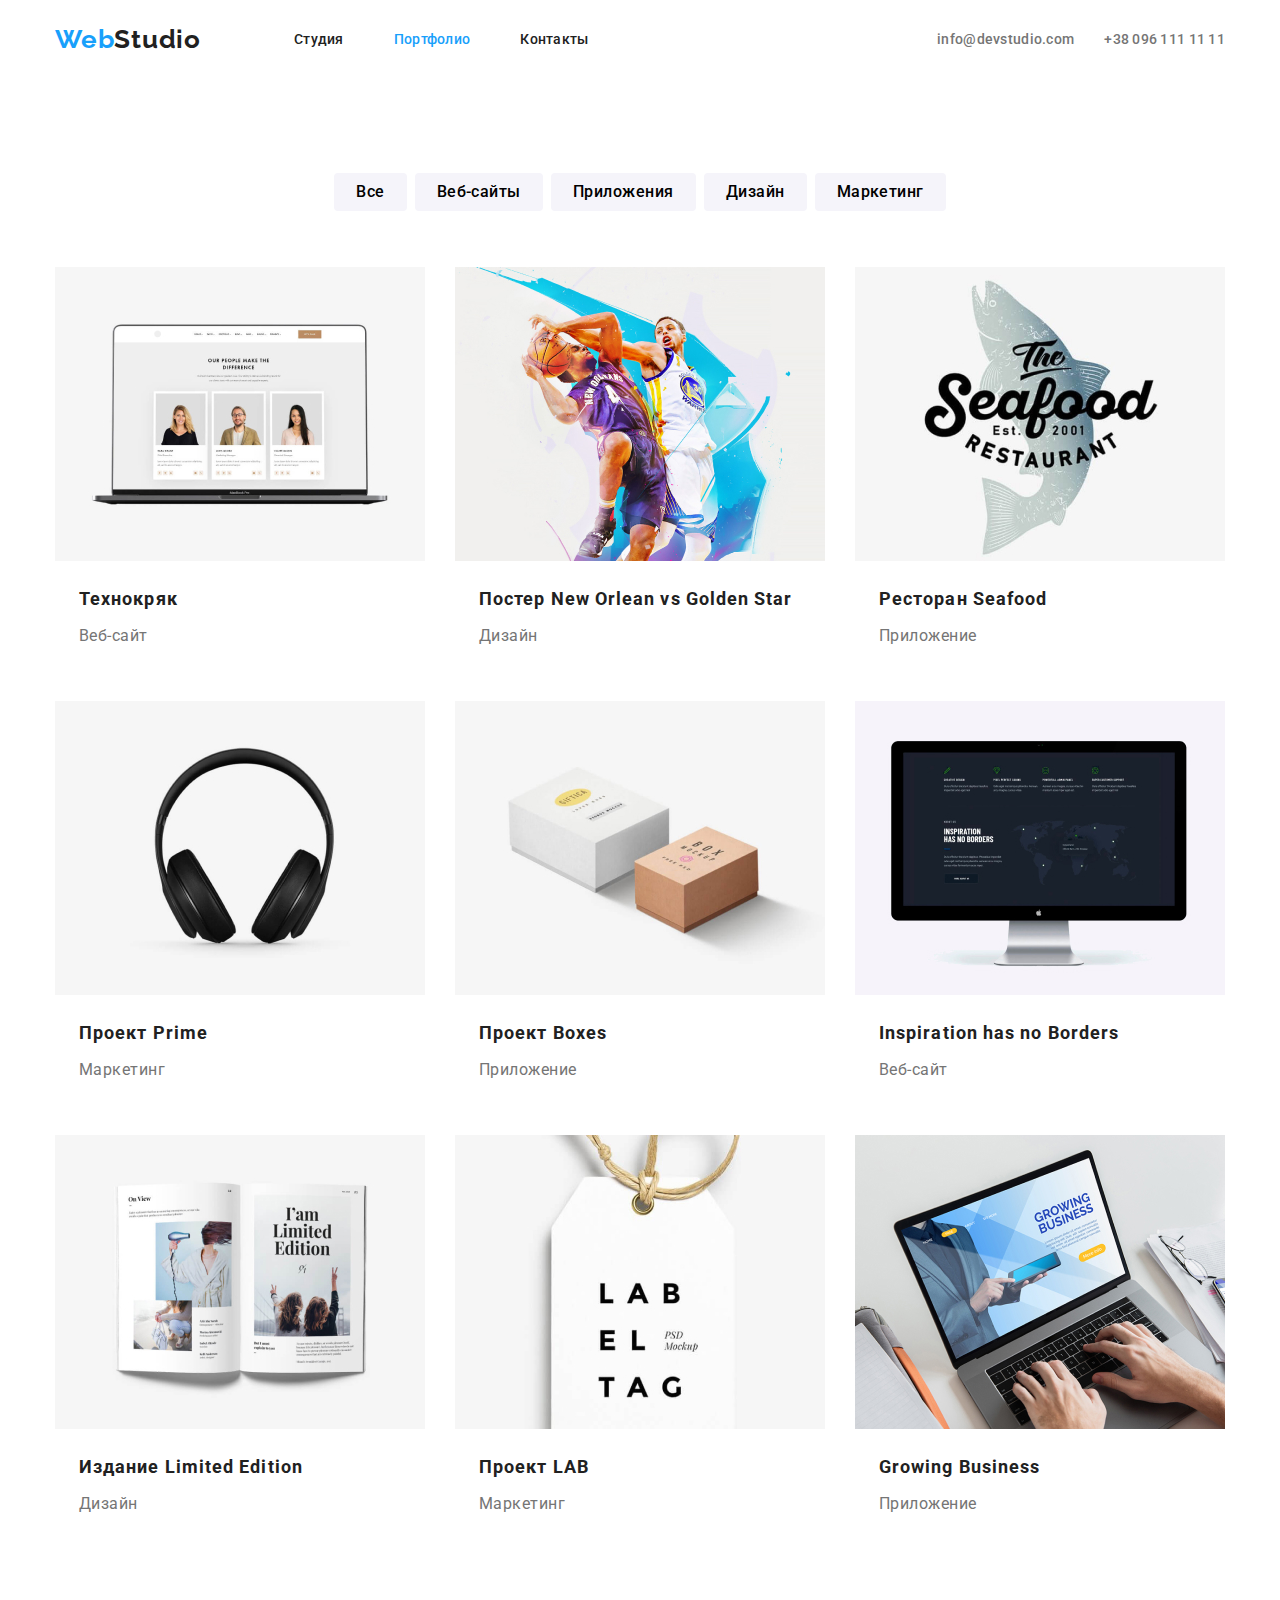
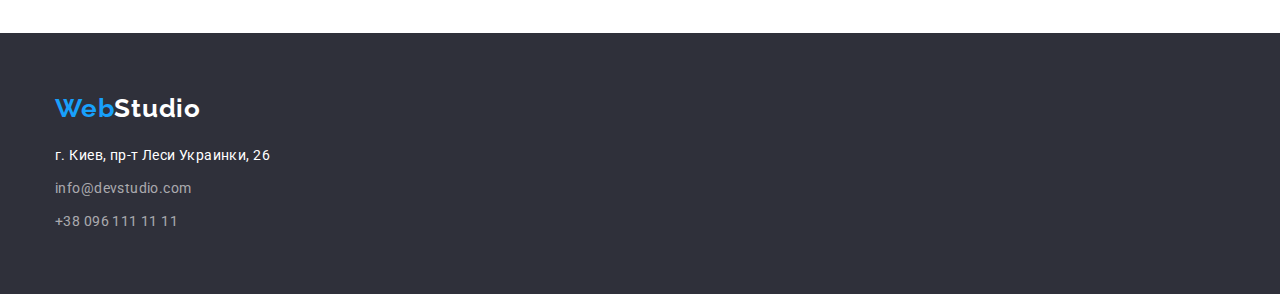
==== commit 7465a68e: "1-я проверка v0.3" ====
--- a/portfolio.html
+++ b/portfolio.html
@@ -16,7 +16,7 @@
   </head>
   <body>
     <header class="header">
-      <div class="header-container">
+      <div class="container">
         <nav class="navigation">
           <a
             href="./index.html"
@@ -26,13 +26,16 @@
             <span class="logo-span">Web</span>Studio
           </a>
           <ul class="navigation-list list">
-            <li class="navigation-list-item active">
-              <a href="./index.html" class="navigation-list-link link active">
+            <li class="navigation-list-item">
+              <a href="./index.html" class="navigation-list-link link">
                 Студия
               </a>
             </li>
             <li class="navigation-list-item">
-              <a href="./portfolio.html" class="navigation-list-link link">
+              <a
+                href="./portfolio.html"
+                class="navigation-list-link active link"
+              >
                 Портфолио
               </a>
             </li>
@@ -41,18 +44,15 @@
             </li>
           </ul>
         </nav>
-        <address class="header-contacts">
-          <ul class="header-contacts-list list bro">
-            <li class="header-contacts-item">
-              <a
-                href="mailto:info@devstudio.com"
-                class="header-contacts-link link"
-              >
+        <address class="contacts">
+          <ul class="contacts-list list">
+            <li class="contacts-item">
+              <a href="mailto:info@devstudio.com" class="contacts-link link">
                 info@devstudio.com
               </a>
             </li>
-            <li class="header-contacts-item">
-              <a href="tel:+380961111111" class="header-contacts-link link"
+            <li class="contacts-item">
+              <a href="tel:+380961111111" class="contacts-link link"
                 >+38 096 111 11 11</a
               >
             </li>
@@ -85,7 +85,7 @@
           </ul>
         </div>
         <div class="gallery">
-          <ul class="project-list list bro">
+          <ul class="project-list list">
             <li class="project-list-item">
               <img
                 src="./images/projects/img1.jpg"
@@ -93,13 +93,15 @@
                 width="370"
                 alt="ноутбук на котором открыт веб-сайт и на глазном фоте 3 сотрудника компании "
               />
-              <h2 class="project-subject">Технокряк</h2>
-              <p class="project-subject-type">Веб-сайт</p>
-              <!-- <p class="project-description">
-                  Технокряк это современная площадка распространения коронавируса.
-                  Компании используют эту платформу для цифрового шпионажа и атак на
-                  защищённые сервера конкурентов.
-                </p> -->
+              <div class="project-content">
+                <h2 class="project-subject">Технокряк</h2>
+                <p class="project-subject-type">Веб-сайт</p>
+                <!-- <p class="project-description">
+                    Технокряк это современная площадка распространения коронавируса.
+                    Компании используют эту платформу для цифрового шпионажа и атак на
+                    защищённые сервера конкурентов.
+                  </p> -->
+              </div>
             </li>
             <li class="project-list-item">
               <img
@@ -108,15 +110,17 @@
                 width="370"
                 alt="двое спортсменов играют баскетболе"
               />
-              <h2 class="project-subject">
-                Постер <span lang="en">New Orlean vs Golden Star</span>
-              </h2>
-              <p class="project-subject-type">Дизайн</p>
-              <!-- <p class="project-description">
-                  Технокряк это современная площадка распространения коронавируса.
-                  Компании используют эту платформу для цифрового шпионажа и атак на
-                  защищённые сервера конкурентов.
-                </p> -->
+              <div class="project-content">
+                <h2 class="project-subject">
+                  Постер <span lang="en">New Orlean vs Golden Star</span>
+                </h2>
+                <p class="project-subject-type">Дизайн</p>
+                <!-- <p class="project-description">
+                    Технокряк это современная площадка распространения коронавируса.
+                    Компании используют эту платформу для цифрового шпионажа и атак на
+                    защищённые сервера конкурентов.
+                  </p> -->
+              </div>
             </li>
             <li class="project-list-item">
               <img
@@ -125,15 +129,17 @@
                 width="370"
                 alt="логотип компаний "
               />
-              <h2 class="project-subject">
-                Ресторан <span lang="en">Seafood</span>
-              </h2>
-              <p class="project-subject-type">Приложение</p>
-              <!-- <p class="project-description">
-                  Технокряк это современная площадка распространения коронавируса.
-                  Компании используют эту платформу для цифрового шпионажа и атак на
-                  защищённые сервера конкурентов.
-                </p> -->
+              <div class="project-content">
+                <h2 class="project-subject">
+                  Ресторан <span lang="en">Seafood</span>
+                </h2>
+                <p class="project-subject-type">Приложение</p>
+                <!-- <p class="project-description">
+                    Технокряк это современная площадка распространения коронавируса.
+                    Компании используют эту платформу для цифрового шпионажа и атак на
+                    защищённые сервера конкурентов.
+                  </p> -->
+              </div>
             </li>
             <li class="project-list-item">
               <img
@@ -142,15 +148,17 @@
                 width="370"
                 alt="большие черные наушники"
               />
-              <h2 class="project-subject">
-                Проект <span lang="en">Prime</span>
-              </h2>
-              <p class="project-subject-type">Маркетинг</p>
-              <!-- <p class="project-description">
-                  Технокряк это современная площадка распространения коронавируса.
-                  Компании используют эту платформу для цифрового шпионажа и атак на
-                  защищённые сервера конкурентов.
-                </p> -->
+              <div class="project-content">
+                <h2 class="project-subject">
+                  Проект <span lang="en">Prime</span>
+                </h2>
+                <p class="project-subject-type">Маркетинг</p>
+                <!-- <p class="project-description">
+                    Технокряк это современная площадка распространения коронавируса.
+                    Компании используют эту платформу для цифрового шпионажа и атак на
+                    защищённые сервера конкурентов.
+                  </p> -->
+              </div>
             </li>
             <li class="project-list-item">
               <img
@@ -159,15 +167,17 @@
                 width="370"
                 alt="две коробочки — первая большая белая, другая маленькая серая"
               />
-              <h2 class="project-subject">
-                Проект <span lang="en">Boxes</span>
-              </h2>
-              <p class="project-subject-type">Приложение</p>
-              <!-- <p class="project-description">
-                  Технокряк это современная площадка распространения коронавируса.
-                  Компании используют эту платформу для цифрового шпионажа и атак на
-                  защищённые сервера конкурентов.
-                </p> -->
+              <div class="project-content">
+                <h2 class="project-subject">
+                  Проект <span lang="en">Boxes</span>
+                </h2>
+                <p class="project-subject-type">Приложение</p>
+                <!-- <p class="project-description">
+                    Технокряк это современная площадка распространения коронавируса.
+                    Компании используют эту платформу для цифрового шпионажа и атак на
+                    защищённые сервера конкурентов.
+                  </p> -->
+              </div>
             </li>
             <li class="project-list-item">
               <img
@@ -176,15 +186,17 @@
                 width="370"
                 alt="главная страница веб-сайта вдохновение не имеет границ"
               />
-              <h2 class="project-subject" lang="en">
-                Inspiration has no Borders
-              </h2>
-              <p class="project-subject-type">Веб-сайт</p>
-              <!-- <p class="project-description">
-                  Технокряк это современная площадка распространения коронавируса.
-                  Компании используют эту платформу для цифрового шпионажа и атак на
-                  защищённые сервера конкурентов.
-                </p> -->
+              <div class="project-content">
+                <h2 class="project-subject" lang="en">
+                  Inspiration has no Borders
+                </h2>
+                <p class="project-subject-type">Веб-сайт</p>
+                <!-- <p class="project-description">
+                    Технокряк это современная площадка распространения коронавируса.
+                    Компании используют эту платформу для цифрового шпионажа и атак на
+                    защищённые сервера конкурентов.
+                  </p> -->
+              </div>
             </li>
             <li class="project-list-item">
               <img
@@ -193,15 +205,17 @@
                 width="370"
                 alt="страницы книги ограниченного издания "
               />
-              <h2 class="project-subject">
-                Издание <span lang="en">Limited Edition</span>
-              </h2>
-              <p class="project-subject-type">Дизайн</p>
-              <!-- <p class="project-description">
-                  Технокряк это современная площадка распространения коронавируса.
-                  Компании используют эту платформу для цифрового шпионажа и атак на
-                  защищённые сервера конкурентов.
-                </p> -->
+              <div class="project-content">
+                <h2 class="project-subject">
+                  Издание <span lang="en">Limited Edition</span>
+                </h2>
+                <p class="project-subject-type">Дизайн</p>
+                <!-- <p class="project-description">
+                    Технокряк это современная площадка распространения коронавируса.
+                    Компании используют эту платформу для цифрового шпионажа и атак на
+                    защищённые сервера конкурентов.
+                  </p> -->
+              </div>
             </li>
             <li class="project-list-item">
               <img
@@ -210,13 +224,17 @@
                 width="370"
                 alt="красивый ярлык "
               />
-              <h2 class="project-subject">Проект <span lang="en">LAB</span></h2>
-              <p class="project-subject-type">Маркетинг</p>
-              <!-- <p class="project-description">
-                  Технокряк это современная площадка распространения коронавируса.
-                  Компании используют эту платформу для цифрового шпионажа и атак на
-                  защищённые сервера конкурентов.
-                </p> -->
+              <div class="project-content">
+                <h2 class="project-subject">
+                  Проект <span lang="en">LAB</span>
+                </h2>
+                <p class="project-subject-type">Маркетинг</p>
+                <!-- <p class="project-description">
+                    Технокряк это современная площадка распространения коронавируса.
+                    Компании используют эту платформу для цифрового шпионажа и атак на
+                    защищённые сервера конкурентов.
+                  </p> -->
+              </div>
             </li>
             <li class="project-list-item">
               <img
@@ -225,21 +243,23 @@
                 width="370"
                 alt="демонстрация приложения "
               />
-              <h2 class="project-subject" lang="en">Growing Business</h2>
-              <p class="project-subject-type">Приложение</p>
-              <!-- <p class="project-description">
-                  Технокряк это современная площадка распространения коронавируса.
-                  Компании используют эту платформу для цифрового шпионажа и атак на
-                  защищённые сервера конкурентов.
-                </p> -->
+              <div class="project-content">
+                <h2 class="project-subject" lang="en">Growing Business</h2>
+                <p class="project-subject-type">Приложение</p>
+                <!-- <p class="project-description">
+                    Технокряк это современная площадка распространения коронавируса.
+                    Компании используют эту платформу для цифрового шпионажа и атак на
+                    защищённые сервера конкурентов.
+                  </p> -->
+              </div>
             </li>
           </ul>
         </div>
       </section>
     </main>
 
-    <footer class="footer bro">
-      <div class="footer-container">
+    <footer class="footer">
+      <div class="container">
         <a
           class="footer-logo link"
           href="./index.html"
@@ -247,27 +267,24 @@
         >
           <span class="logo-span">Web</span>Studio
         </a>
-        <address class="footer-contacts">
-          <ul class="footer-contacts-list list">
-            <li class="footer-contacts-item">
+        <address class="contacts">
+          <ul class="contacts-list list">
+            <li class="contacts-item">
               <a
-                class="footer-contacts-map link"
+                class="contacts-map link"
                 href="https://goo.gl/maps/jktWydV6EBxauZdx7"
                 target="_blank"
               >
                 г. Киев, пр-т Леси Украинки, 26
               </a>
             </li>
-            <li class="footer-contacts-item">
-              <a
-                href="mailto:info@devstudio.com"
-                class="footer-contacts-link link"
-              >
+            <li class="contacts-item">
+              <a href="mailto:info@devstudio.com" class="contacts-link link">
                 info@devstudio.com
               </a>
             </li>
-            <li class="footer-contacts-item">
-              <a href="tel:+380961111111" class="footer-contacts-link link">
+            <li class="contacts-item">
+              <a href="tel:+380961111111" class="contacts-link link">
                 +38 096 111 11 11
               </a>
             </li>
--- a/css/styles.css
+++ b/css/styles.css
@@ -129,7 +129,7 @@
   /* background-color: #2f303a; */
 }
 
-.header-container {
+.header .container {
   margin-left: auto;
   margin-right: auto;
   display: flex;
@@ -158,8 +158,8 @@
 
 .navigation-list {
   display: flex;
-  padding: 0;
-  margin: 0;
+  /* padding: 0;
+  margin: 0; */
 }
 
 .navigation-list-item:not(:last-child) {
@@ -176,22 +176,22 @@
   letter-spacing: 0.02em;
 }
 
-.header-contacts {
+.header .contacts {
   font-style: normal;
   margin-left: auto;
 }
 
-.header-contacts-list {
-  display: flex;
-  padding: 0;
-  margin: 0;
-}
-
-.header-contacts-item:not(:last-child) {
+.header .contacts-list {
+  display: flex;
+  /* padding: 0;
+  margin: 0; */
+}
+
+.header .contacts-item:not(:last-child) {
   margin-right: 30px;
 }
 
-.header-contacts-link {
+.header .contacts-link {
   color: var(--description-color);
   font-weight: 500;
   font-size: 14px;
@@ -201,8 +201,8 @@
 
 .navigation-list-link:hover,
 .navigation-list-link:focus,
-.header-contacts-link:hover,
-.header-contacts-link:focus {
+.contacts-link:hover,
+.contacts-link:focus {
   color: var(--accent-color);
 }
 
@@ -229,12 +229,13 @@
   margin-left: auto;
   margin-right: auto;
   color: var(--primary-white-color);
-  width: 600px;
+  width: 700px;
   font-weight: 900;
   font-size: 44px;
-  line-height: 1, 364;
+  line-height: 1.364;
   text-align: center;
   letter-spacing: 0.06em;
+  text-transform: uppercase;
 }
 
 .hero-button {
@@ -263,6 +264,9 @@
   padding: 0;
   display: flex;
 }
+.basis-list-item {
+  flex-basis: 270px;
+}
 .basis-list-item:not(:last-child) {
   margin-right: 30px;
 }
@@ -313,11 +317,12 @@
   padding-bottom: 94px;
   background-color: #f5f4fa;
 }
-
+/* 
 .team-list-img {
   display: inline-block;
   margin-bottom: 30px;
-}
+} */
+
 .team-list {
   margin: 0;
   padding: 0;
@@ -335,6 +340,11 @@
 
 .team-list-item {
   text-align: center;
+}
+
+.team-content {
+  padding-top: 30px;
+  padding-bottom: 30px;
 }
 
 .team-subject {
@@ -346,8 +356,7 @@
   letter-spacing: 0.03em;
 }
 .team-description {
-  margin-top: 0;
-  margin-bottom: 16px;
+  margin: 0;
   color: var(--description-color);
   font-weight: 400;
   font-size: 16px;
@@ -376,7 +385,7 @@
   background: #2f303a;
 }
 
-.footer-container {
+.footer .container {
   margin-left: auto;
   margin-right: auto;
   /* display: flex; */
@@ -400,37 +409,37 @@
   letter-spacing: 0.03em;
 }
 
-.footer-contacts {
+.footer .contacts {
   font-style: normal;
 }
-.footer-contacts-list {
-  margin: 0;
-  padding: 0;
-}
-
-.footer-contacts-item:not(:last-child) {
+.footer .contacts-list {
+  margin: 0;
+  padding: 0;
+}
+
+.footer .contacts-item:not(:last-child) {
   margin-top: 0;
   margin-bottom: 9px;
 }
 
-.footer-contacts-map {
+.footer .contacts-map {
   color: var(--primary-white-color);
 }
 
-.footer-contacts-link {
+.footer .contacts-link {
   color: var(--transparent-white);
 }
 
-.footer-contacts-map,
-.footer-contacts-link {
+.footer .contacts-map,
+.footer .contacts-link {
   font-weight: 400;
   font-size: 14px;
   line-height: 1.714;
   letter-spacing: 0.03em;
 }
 
-.footer-contacts-link:hover,
-.footer-contacts-link:focus {
+.footer .contacts-link:hover,
+.footer .contacts-link:focus {
   color: var(--accent-color);
 }
 /* ================== END Footre ================== */
@@ -457,13 +466,15 @@
 }
 
 .filter-list-item:not(:last-child) {
-  border: 1px solid green;
+  /* border: 1px solid green; */
   margin-right: 8px;
 }
 
 .button {
-  padding-left: 22px;
-  padding-right: 22px;
+  padding: 6px 22px;
+  /* padding-left: 22px;
+  padding-right: 22px; */
+  border-style: none;
   border-radius: 4px;
   background: #f5f4fa;
   background-color: #f5f4fa;
@@ -498,11 +509,15 @@
 }
 
 .project-list-item:not(:nth-last-child(-n + 3)) {
-  border: 1px solid green;
+  /* border: 1px solid green; */
   margin-bottom: 30px;
 }
 
+.project-content {
+  padding: 20px 24px;
+}
 .project-subject {
+  margin-bottom: 4px;
   font-weight: 700;
   font-size: 18px;
   line-height: 2;
